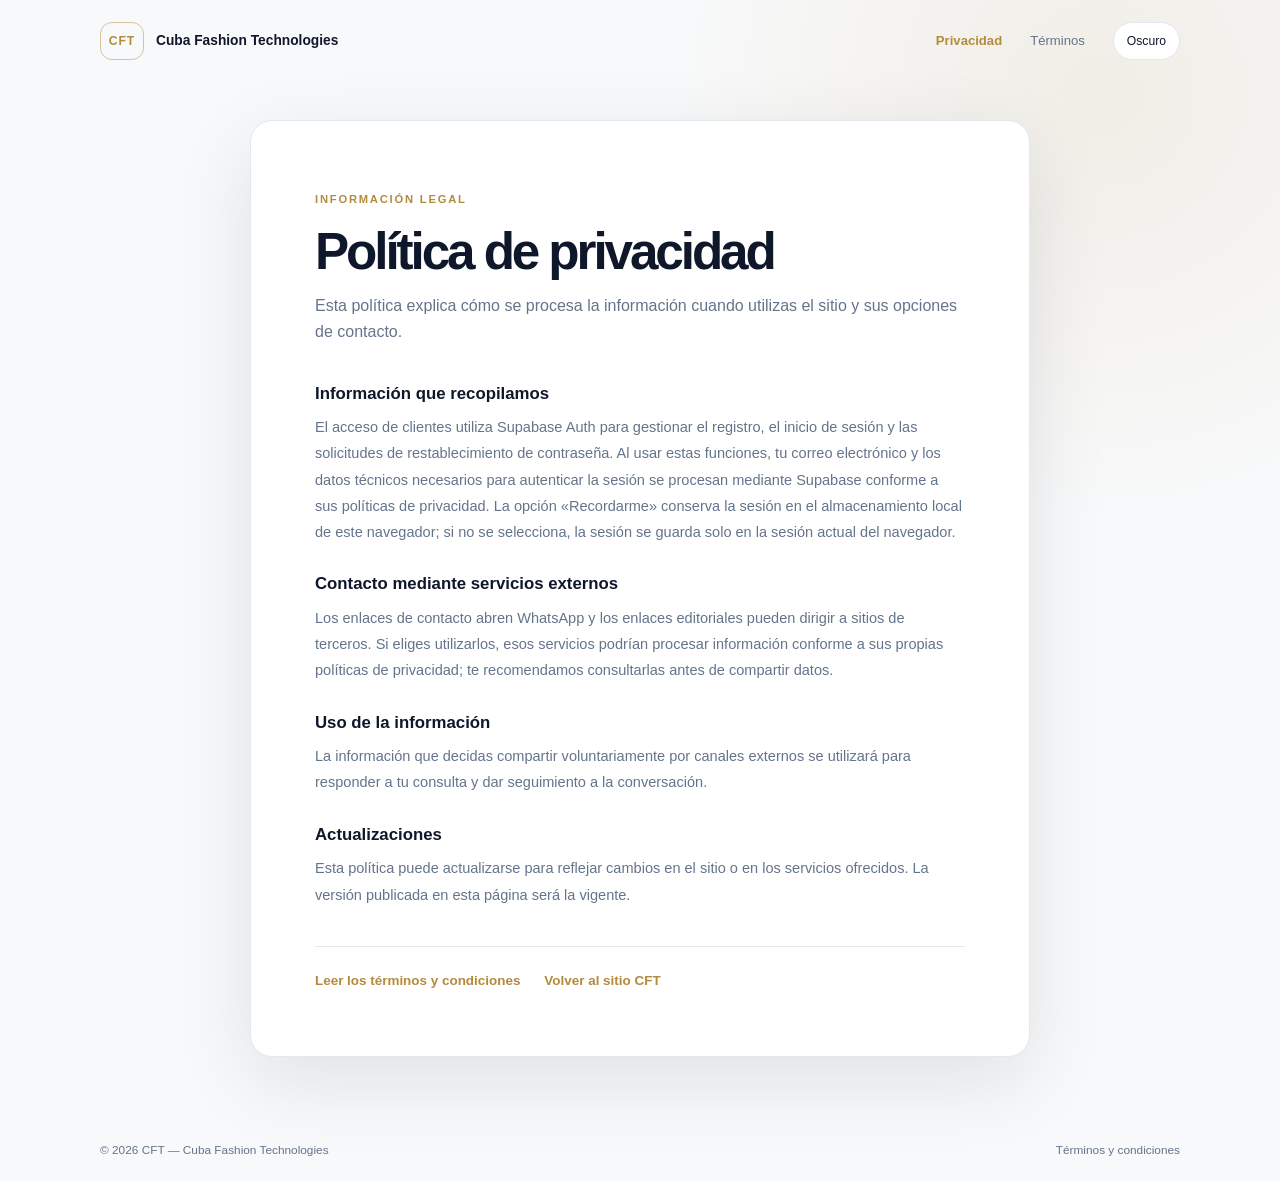
==== index.html @ 7a859fe7 "Add files via upload" ====
<!doctype html>
<html lang="es">
<head>
  <meta charset="utf-8">
  <meta name="viewport" content="width=device-width, initial-scale=1">
  <meta http-equiv="refresh" content="0; url=html/privacidad.html">
  <title>Información legal | CFT — Cuba Fashion Technologies</title>
</head>
<body>
  <p>Abriendo la información legal de CFT. <a href="html/privacidad.html">Continuar a la política de privacidad</a>.</p>
</body>
</html>
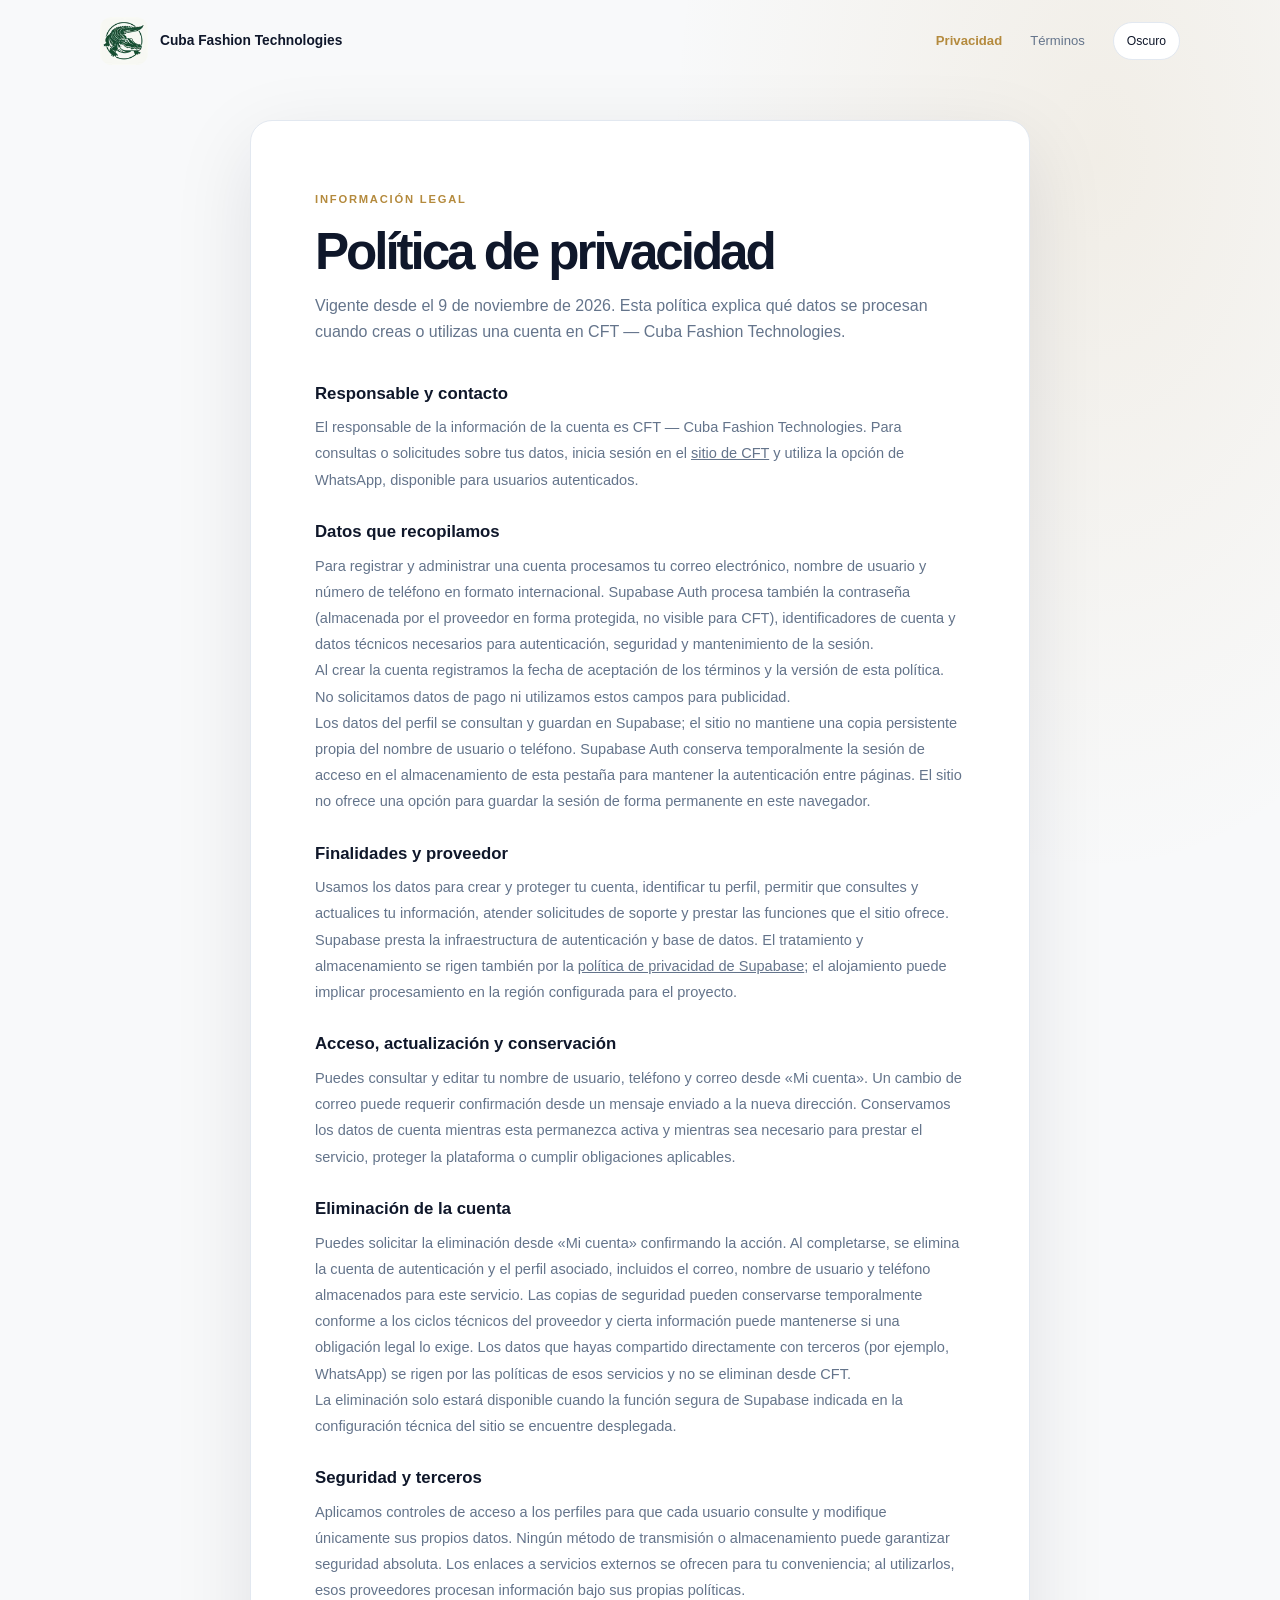
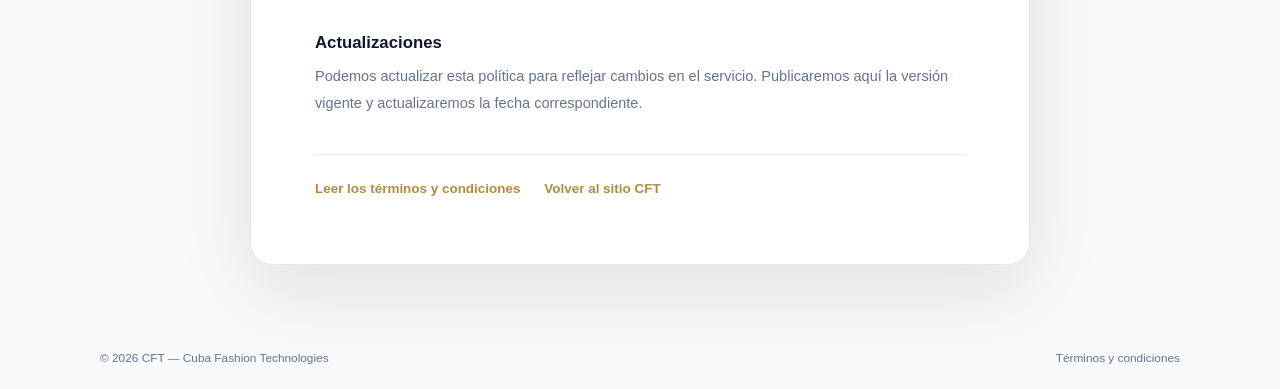
==== commit 22b109df: "Add files via upload" ====
--- a/index.html
+++ b/index.html
@@ -3,6 +3,9 @@
 <head>
   <meta charset="utf-8">
   <meta name="viewport" content="width=device-width, initial-scale=1">
+  <link rel="icon" href="favicon.ico" sizes="any">
+  <link rel="icon" type="image/png" sizes="16x16" href="images/favicon-16x16.png">
+  <link rel="icon" type="image/png" sizes="32x32" href="images/favicon-32x32.png">
   <meta http-equiv="refresh" content="0; url=html/privacidad.html">
   <title>Información legal | CFT — Cuba Fashion Technologies</title>
 </head>
